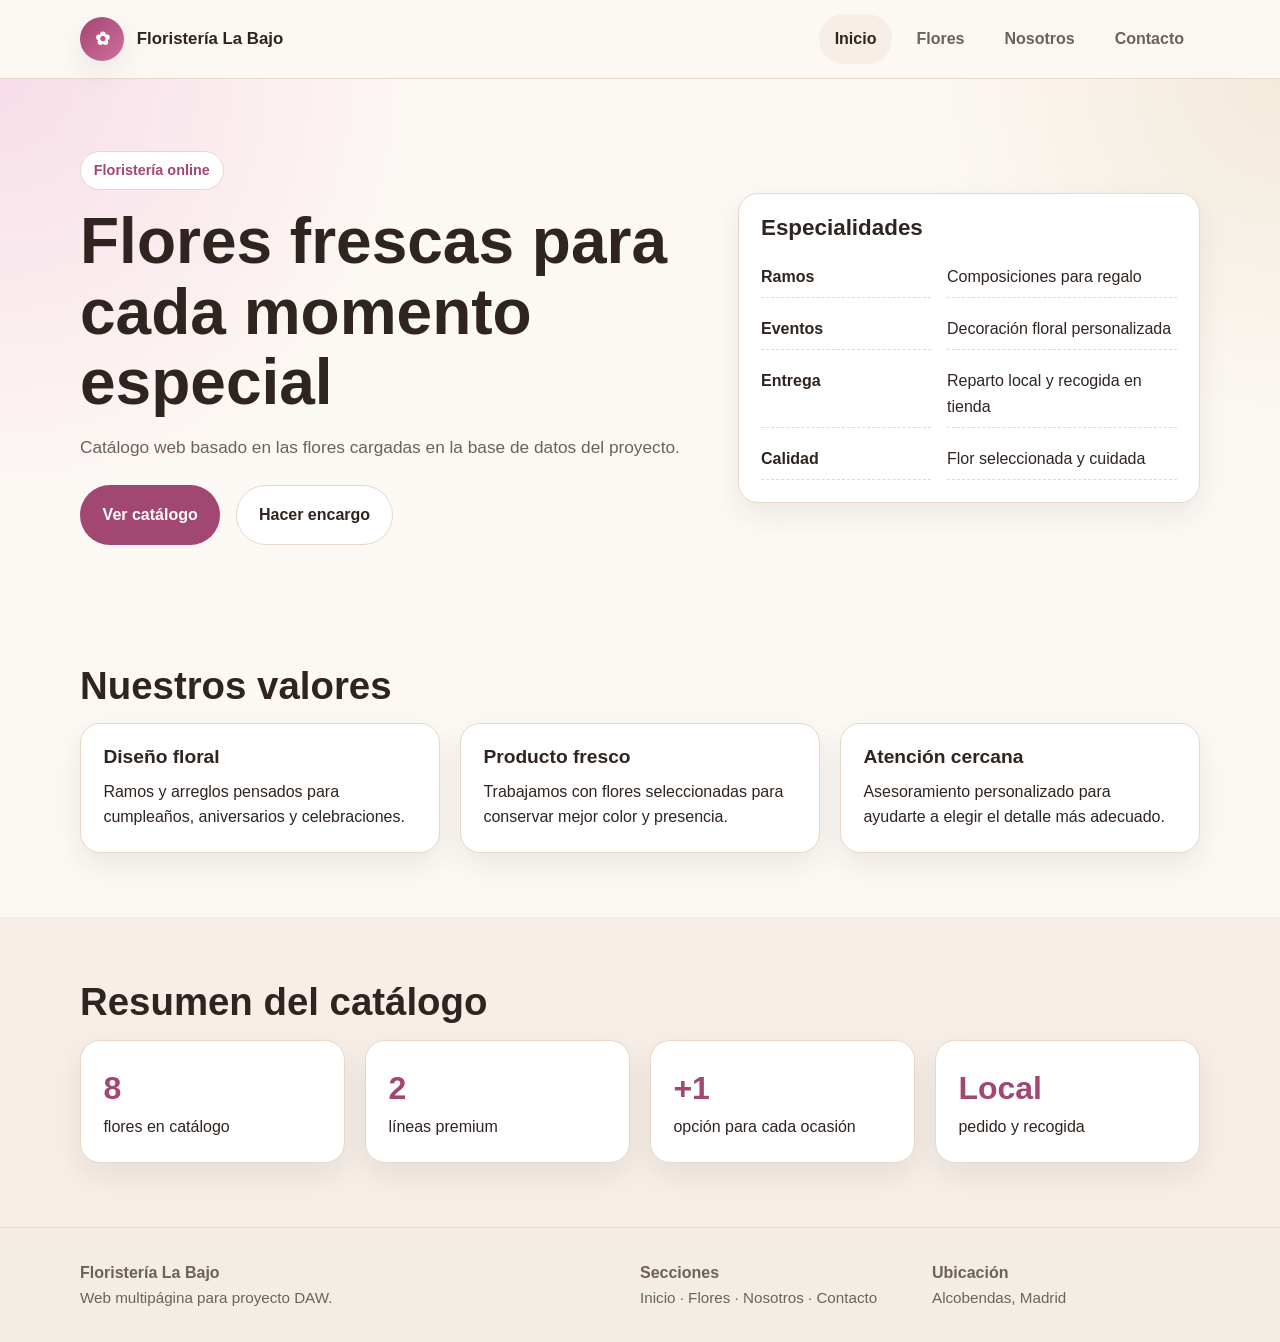
==== web/index.html @ 959a7f0a "first html mockup added" ====
<!DOCTYPE html>
<html lang="es">

<head>
    <meta charset="UTF-8">
    <meta name="viewport" content="width=device-width, initial-scale=1.0">
    <title>Floristería La Bajo | Inicio</title>
    <link rel="stylesheet" href="styles.css">
</head>

<body>
    <header class="site-header">
        <div class="container header-inner">
            <a href="index.html" class="logo">
                <span class="logo-mark">✿</span>
                <span>Floristería La Bajo</span>
            </a>
            <nav class="nav">
                <a class="active" href="index.html">Inicio</a>
                <a href="flores.html">Flores</a>
                <a href="nosotros.html">Nosotros</a>
                <a href="contacto.html">Contacto</a>
            </nav>
        </div>
    </header>

    <main>
        <section class="hero">
            <div class="container hero-grid">
                <div>
                    <span class="eyebrow">Floristería online</span>
                    <h1>Flores frescas para cada momento especial</h1>
                    <p class="lead">
                        Catálogo web basado en las flores cargadas en la base de datos del proyecto.
                    </p>
                    <div class="actions">
                        <a class="btn btn-primary" href="flores.html">Ver catálogo</a>
                        <a class="btn btn-secondary" href="contacto.html">Hacer encargo</a>
                    </div>
                </div>

                <aside class="info-box">
                    <h2 style="font-size:1.4rem;">Especialidades</h2>
                    <div class="kv">
                        <div><strong>Ramos</strong></div>
                        <div>Composiciones para regalo</div>
                        <div><strong>Eventos</strong></div>
                        <div>Decoración floral personalizada</div>
                        <div><strong>Entrega</strong></div>
                        <div>Reparto local y recogida en tienda</div>
                        <div><strong>Calidad</strong></div>
                        <div>Flor seleccionada y cuidada</div>
                    </div>
                </aside>
            </div>
        </section>

        <section class="section">
            <div class="container">
                <h2>Nuestros valores</h2>
                <div class="grid-3">
                    <article class="feature-card">
                        <h3>Diseño floral</h3>
                        <p>Ramos y arreglos pensados para cumpleaños, aniversarios y celebraciones.</p>
                    </article>
                    <article class="feature-card">
                        <h3>Producto fresco</h3>
                        <p>Trabajamos con flores seleccionadas para conservar mejor color y presencia.</p>
                    </article>
                    <article class="feature-card">
                        <h3>Atención cercana</h3>
                        <p>Asesoramiento personalizado para ayudarte a elegir el detalle más adecuado.</p>
                    </article>
                </div>
            </div>
        </section>

        <section class="section section-alt">
            <div class="container">
                <h2>Resumen del catálogo</h2>
                <div class="grid-4">
                    <article class="metric">
                        <strong>8</strong>
                        <span>flores en catálogo</span>
                    </article>
                    <article class="metric">
                        <strong>2</strong>
                        <span>líneas premium</span>
                    </article>
                    <article class="metric">
                        <strong>+1</strong>
                        <span>opción para cada ocasión</span>
                    </article>
                    <article class="metric">
                        <strong>Local</strong>
                        <span>pedido y recogida</span>
                    </article>
                </div>
            </div>
        </section>
    </main>

    <footer class="site-footer">
        <div class="container footer-grid">
            <div>
                <strong>Floristería La Bajo</strong>
                <p class="note">Web multipágina para proyecto DAW.</p>
            </div>
            <div>
                <strong>Secciones</strong>
                <p class="note">Inicio · Flores · Nosotros · Contacto</p>
            </div>
            <div>
                <strong>Ubicación</strong>
                <p class="note">Alcobendas, Madrid</p>
            </div>
        </div>
    </footer>
</body>

</html>
---- web/styles.css ----
/* ========= styles.css ========= */
:root{
  --bg:#fcf8f4;
  --surface:#ffffff;
  --surface-2:#f6eee7;
  --text:#2f241f;
  --muted:#6d625a;
  --primary:#a24672;
  --primary-dark:#7c3457;
  --accent:#e7c58f;
  --border:#e7d8ca;
  --ok:#557a46;
  --danger:#b55454;
  --shadow:0 12px 30px rgba(47,36,31,.08);
  --radius:20px;
  --container:1120px;
}

*{box-sizing:border-box;margin:0;padding:0}
html{scroll-behavior:smooth}
body{
  font-family:Arial,Helvetica,sans-serif;
  background:var(--bg);
  color:var(--text);
  line-height:1.6;
}
img{max-width:100%;display:block}
a{text-decoration:none;color:inherit}
ul{list-style:none}
.container{width:min(calc(100% - 2rem),var(--container));margin:auto}

.site-header{
  position:sticky;
  top:0;
  z-index:1000;
  background:rgba(252,248,244,.94);
  backdrop-filter:blur(10px);
  border-bottom:1px solid var(--border);
}
.header-inner{
  min-height:78px;
  display:flex;
  align-items:center;
  justify-content:space-between;
  gap:1rem;
}
.logo{
  display:flex;
  align-items:center;
  gap:.8rem;
  font-weight:700;
  font-size:1.05rem;
}
.logo-mark{
  width:44px;
  height:44px;
  border-radius:50%;
  display:grid;
  place-items:center;
  background:linear-gradient(135deg,var(--primary),#d1709c);
  color:#fff;
  box-shadow:var(--shadow);
  font-size:1.1rem;
}

.nav{
  display:flex;
  align-items:center;
  gap:.5rem;
}
.nav a{
  padding:.75rem 1rem;
  border-radius:999px;
  color:var(--muted);
  font-weight:700;
}
.nav a:hover,
.nav a.active{
  background:var(--surface-2);
  color:var(--text);
}

.hero{
  padding:4.5rem 0 3.5rem;
  background:
    radial-gradient(circle at left top,#f8dde8 0,transparent 30%),
    radial-gradient(circle at right top,#f3eadb 0,transparent 26%),
    var(--bg);
}
.hero-grid{
  display:grid;
  grid-template-columns:1.15fr .85fr;
  gap:2rem;
  align-items:center;
}
.eyebrow{
  display:inline-block;
  margin-bottom:1rem;
  padding:.45rem .8rem;
  border:1px solid var(--border);
  border-radius:999px;
  background:#fff;
  color:var(--primary);
  font-size:.9rem;
  font-weight:700;
}
h1,h2,h3{line-height:1.1}
h1{font-size:clamp(2.2rem,5vw,4.4rem);margin-bottom:1rem}
h2{font-size:clamp(1.8rem,3vw,2.7rem);margin-bottom:1rem}
h3{font-size:1.2rem;margin-bottom:.7rem}
p{max-width:70ch}
.lead{
  color:var(--muted);
  font-size:1.08rem;
}
.actions{
  display:flex;
  gap:1rem;
  flex-wrap:wrap;
  margin-top:1.5rem;
}
.btn{
  display:inline-flex;
  align-items:center;
  justify-content:center;
  padding:1rem 1.35rem;
  border-radius:999px;
  font-weight:700;
  border:1px solid transparent;
  transition:.2s ease;
}
.btn-primary{background:var(--primary);color:#fff}
.btn-primary:hover{background:var(--primary-dark)}
.btn-secondary{background:#fff;border-color:var(--border)}
.btn-secondary:hover{background:var(--surface-2)}

.card,
.info-box,
.product-card,
.table-wrap,
.contact-box,
.feature-card{
  background:var(--surface);
  border:1px solid var(--border);
  border-radius:var(--radius);
  box-shadow:var(--shadow);
}

.info-box,
.feature-card,
.contact-box{
  padding:1.4rem;
}

.section{padding:4rem 0}
.section-alt{background:var(--surface-2)}

.grid-2,
.grid-3,
.grid-4,
.products-grid{
  display:grid;
  gap:1.25rem;
}
.grid-2{grid-template-columns:repeat(2,1fr)}
.grid-3{grid-template-columns:repeat(3,1fr)}
.grid-4{grid-template-columns:repeat(4,1fr)}
.products-grid{grid-template-columns:repeat(4,1fr)}

.metric{
  padding:1.4rem;
  background:var(--surface);
  border:1px solid var(--border);
  border-radius:var(--radius);
  box-shadow:var(--shadow);
}
.metric strong{
  display:block;
  font-size:2rem;
  color:var(--primary);
}

.product-card{
  overflow:hidden;
}
.product-media{
  aspect-ratio:4/3;
  display:grid;
  place-items:center;
  font-size:3rem;
  background:linear-gradient(135deg,#f8dce5,#f2e9da);
}
.product-body{padding:1rem 1rem 1.2rem}
.product-body p{max-width:none}
.price{
  margin:.6rem 0 .3rem;
  font-size:1.15rem;
  font-weight:700;
  color:var(--primary);
}
.stock{
  font-size:.95rem;
  color:var(--muted);
}
.badge{
  display:inline-block;
  margin-bottom:.7rem;
  padding:.35rem .7rem;
  border-radius:999px;
  background:#fff3dc;
  color:#91611e;
  font-size:.8rem;
  font-weight:700;
}

.table-wrap{
  overflow:auto;
}
table{
  width:100%;
  border-collapse:collapse;
}
th,td{
  text-align:left;
  padding:1rem;
  border-bottom:1px solid var(--border);
}
th{
  background:#fbf7f2;
  color:var(--muted);
  font-size:.92rem;
}
tr:last-child td{border-bottom:none}

.kv{
  display:grid;
  grid-template-columns:170px 1fr;
  gap:.7rem 1rem;
}
.kv div{
  padding:.45rem 0;
  border-bottom:1px dashed var(--border);
}

.form-grid{
  display:grid;
  grid-template-columns:repeat(2,1fr);
  gap:1rem;
}
.field{
  display:flex;
  flex-direction:column;
  gap:.45rem;
}
.field-full{
  grid-column:1 / -1;
}
input,select,textarea{
  width:100%;
  padding:.95rem 1rem;
  border:1px solid var(--border);
  border-radius:14px;
  background:#fff;
  font:inherit;
  color:var(--text);
}
textarea{
  min-height:140px;
  resize:vertical;
}

.site-footer{
  background:#f4ede5;
  border-top:1px solid var(--border);
  padding:2rem 0;
  color:var(--muted);
}
.footer-grid{
  display:grid;
  grid-template-columns:2fr 1fr 1fr;
  gap:1.5rem;
}

.note{font-size:.95rem;color:var(--muted)}
.center{text-align:center}

/* ========= index.html ========= */
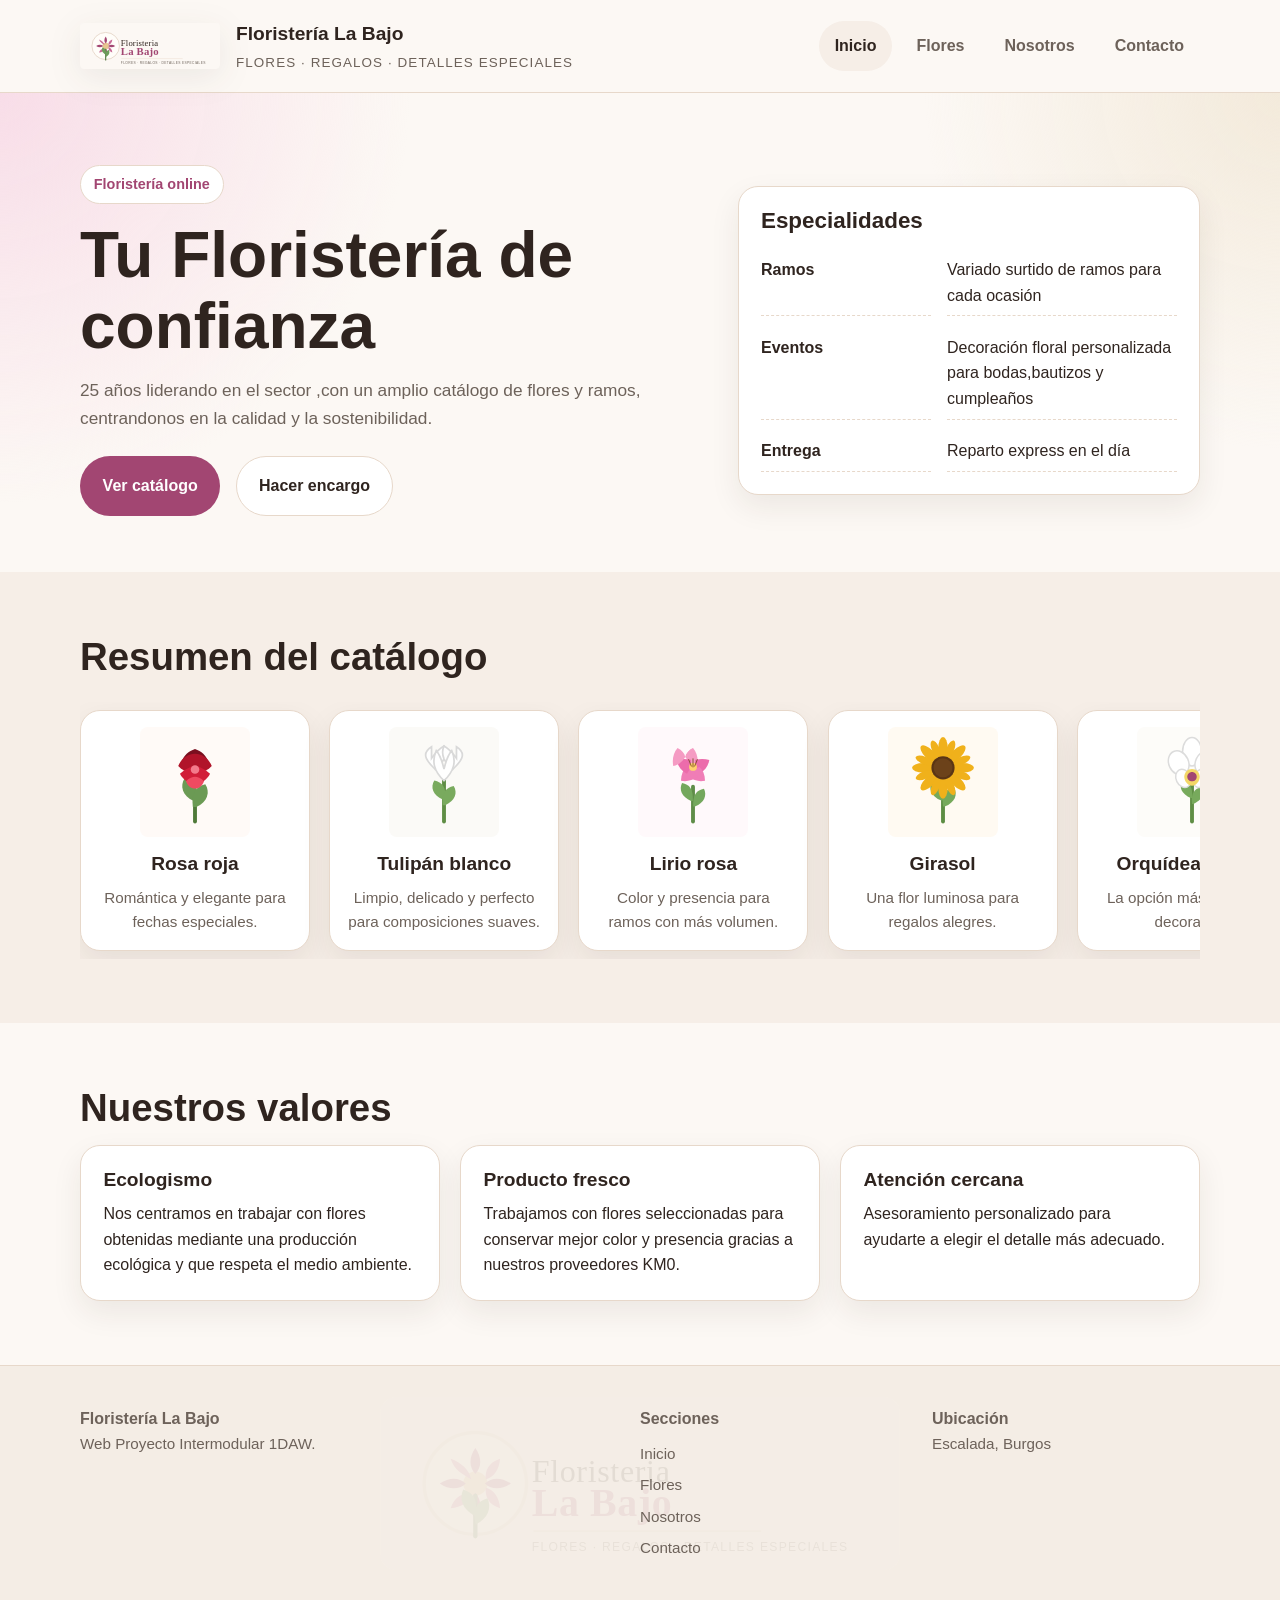
==== commit 87fb76ed: "wb finished" ====
--- a/web/index.html
+++ b/web/index.html
@@ -12,9 +12,13 @@
     <header class="site-header">
         <div class="container header-inner">
             <a href="index.html" class="logo">
-                <span class="logo-mark">✿</span>
-                <span>Floristería La Bajo</span>
+                <img src="images/logo-floristerialabajo.svg" alt="Logo Floristería La Bajo" class="logo-img">
+                <div class="logo-text">
+                    <span class="logo-title">Floristería La Bajo</span>
+                    <span class="logo-subtitle">Flores · Regalos · Detalles especiales</span>
+                </div>
             </a>
+
             <nav class="nav">
                 <a class="active" href="index.html">Inicio</a>
                 <a href="flores.html">Flores</a>
@@ -29,9 +33,10 @@
             <div class="container hero-grid">
                 <div>
                     <span class="eyebrow">Floristería online</span>
-                    <h1>Flores frescas para cada momento especial</h1>
+                    <h1>Tu Floristería de confianza</h1>
                     <p class="lead">
-                        Catálogo web basado en las flores cargadas en la base de datos del proyecto.
+                        25 años liderando en el sector ,con un amplio catálogo de flores y ramos, centrandonos en la
+                        calidad y la sostenibilidad.
                     </p>
                     <div class="actions">
                         <a class="btn btn-primary" href="flores.html">Ver catálogo</a>
@@ -43,15 +48,71 @@
                     <h2 style="font-size:1.4rem;">Especialidades</h2>
                     <div class="kv">
                         <div><strong>Ramos</strong></div>
-                        <div>Composiciones para regalo</div>
+                        <div>Variado surtido de ramos para cada ocasión</div>
                         <div><strong>Eventos</strong></div>
-                        <div>Decoración floral personalizada</div>
+                        <div>Decoración floral personalizada para bodas,bautizos y cumpleaños</div>
                         <div><strong>Entrega</strong></div>
-                        <div>Reparto local y recogida en tienda</div>
-                        <div><strong>Calidad</strong></div>
-                        <div>Flor seleccionada y cuidada</div>
+                        <div>Reparto express en el día</div>
                     </div>
                 </aside>
+            </div>
+        </section>
+
+        <section class="section section-alt">
+            <div class="container">
+                <h2>Resumen del catálogo</h2>
+
+                <div class="catalog-showcase">
+                    <div class="catalog-track">
+                        <article class="catalog-item">
+                            <img src="images/rosa-roja.svg" alt="Rosa roja">
+                            <h3>Rosa roja</h3>
+                            <p>Romántica y elegante para fechas especiales.</p>
+                        </article>
+
+                        <article class="catalog-item">
+                            <img src="images/tulipan-blanco.svg" alt="Tulipán blanco">
+                            <h3>Tulipán blanco</h3>
+                            <p>Limpio, delicado y perfecto para composiciones suaves.</p>
+                        </article>
+
+                        <article class="catalog-item">
+                            <img src="images/lirio-rosa.svg" alt="Lirio rosa">
+                            <h3>Lirio rosa</h3>
+                            <p>Color y presencia para ramos con más volumen.</p>
+                        </article>
+
+                        <article class="catalog-item">
+                            <img src="images/girasol.svg" alt="Girasol">
+                            <h3>Girasol</h3>
+                            <p>Una flor luminosa para regalos alegres.</p>
+                        </article>
+
+                        <article class="catalog-item">
+                            <img src="images/orquidea-blanca.svg" alt="Orquídea blanca">
+                            <h3>Orquídea blanca</h3>
+                            <p>La opción más refinada y decorativa.</p>
+                        </article>
+
+                        <article class="catalog-item">
+                            <img src="images/margarita.svg" alt="Margarita">
+                            <h3>Margarita</h3>
+                            <p>Fresca, natural y muy versátil.</p>
+                        </article>
+
+                        <article class="catalog-item">
+                            <img src="images/peonia.svg" alt="Peonía">
+                            <h3>Peonía</h3>
+                            <p>Volumen, textura y un acabado premium.</p>
+                        </article>
+
+                        <article class="catalog-item">
+                            <img src="images/lavel-rojo.svg" alt="Clavel rojo">
+                            <h3>Clavel rojo</h3>
+                            <p>Una flor clásica, resistente y vistosa.</p>
+                        </article>
+                    </div>
+                </div>
             </div>
         </section>
 
@@ -60,12 +121,14 @@
                 <h2>Nuestros valores</h2>
                 <div class="grid-3">
                     <article class="feature-card">
-                        <h3>Diseño floral</h3>
-                        <p>Ramos y arreglos pensados para cumpleaños, aniversarios y celebraciones.</p>
+                        <h3>Ecologismo</h3>
+                        <p>Nos centramos en trabajar con flores obtenidas mediante una producción ecológica y que
+                            respeta el medio ambiente.</p>
                     </article>
                     <article class="feature-card">
                         <h3>Producto fresco</h3>
-                        <p>Trabajamos con flores seleccionadas para conservar mejor color y presencia.</p>
+                        <p>Trabajamos con flores seleccionadas para conservar mejor color y presencia gracias a nuestros
+                            proveedores KM0.</p>
                     </article>
                     <article class="feature-card">
                         <h3>Atención cercana</h3>
@@ -74,45 +137,32 @@
                 </div>
             </div>
         </section>
-
-        <section class="section section-alt">
-            <div class="container">
-                <h2>Resumen del catálogo</h2>
-                <div class="grid-4">
-                    <article class="metric">
-                        <strong>8</strong>
-                        <span>flores en catálogo</span>
-                    </article>
-                    <article class="metric">
-                        <strong>2</strong>
-                        <span>líneas premium</span>
-                    </article>
-                    <article class="metric">
-                        <strong>+1</strong>
-                        <span>opción para cada ocasión</span>
-                    </article>
-                    <article class="metric">
-                        <strong>Local</strong>
-                        <span>pedido y recogida</span>
-                    </article>
-                </div>
-            </div>
-        </section>
     </main>
 
     <footer class="site-footer">
+        <div class="footer-logo-bg">
+            <img src="images/logo-floristerialabajo.svg" alt="Logo Floristería La Bajo">
+        </div>
+
         <div class="container footer-grid">
             <div>
                 <strong>Floristería La Bajo</strong>
-                <p class="note">Web multipágina para proyecto DAW.</p>
+                <p class="note">Web Proyecto Intermodular 1DAW.</p>
             </div>
+
             <div>
                 <strong>Secciones</strong>
-                <p class="note">Inicio · Flores · Nosotros · Contacto</p>
+                <div class="footer-links-vertical">
+                    <a class="note" href="index.html">Inicio</a>
+                    <a class="note" href="flores.html">Flores</a>
+                    <a class="note" href="nosotros.html">Nosotros</a>
+                    <a class="note" href="contacto.html">Contacto</a>
+                </div>
             </div>
+
             <div>
                 <strong>Ubicación</strong>
-                <p class="note">Alcobendas, Madrid</p>
+                <p class="note">Escalada, Burgos</p>
             </div>
         </div>
     </footer>
--- a/web/styles.css
+++ b/web/styles.css
@@ -1,4 +1,3 @@
-/* ========= styles.css ========= */
 :root{
   --bg:#fcf8f4;
   --surface:#ffffff;
@@ -38,7 +37,7 @@
   border-bottom:1px solid var(--border);
 }
 .header-inner{
-  min-height:78px;
+  min-height:92px;
   display:flex;
   align-items:center;
   justify-content:space-between;
@@ -47,20 +46,30 @@
 .logo{
   display:flex;
   align-items:center;
-  gap:.8rem;
-  font-weight:700;
-  font-size:1.05rem;
-}
-.logo-mark{
-  width:44px;
-  height:44px;
-  border-radius:50%;
-  display:grid;
-  place-items:center;
-  background:linear-gradient(135deg,var(--primary),#d1709c);
-  color:#fff;
-  box-shadow:var(--shadow);
-  font-size:1.1rem;
+  gap:1rem;
+}
+.logo-img{
+  width:140px;
+  height:auto;
+  max-height:74px;
+  object-fit:contain;
+  filter:drop-shadow(0 8px 16px rgba(47,36,31,.08));
+}
+.logo-text{
+  display:flex;
+  flex-direction:column;
+  gap:.15rem;
+}
+.logo-title{
+  font-size:1.2rem;
+  font-weight:700;
+  color:var(--text);
+}
+.logo-subtitle{
+  font-size:.84rem;
+  color:var(--muted);
+  letter-spacing:.08em;
+  text-transform:uppercase;
 }
 
 .nav{
@@ -139,7 +148,8 @@
 .product-card,
 .table-wrap,
 .contact-box,
-.feature-card{
+.feature-card,
+.catalog-item{
   background:var(--surface);
   border:1px solid var(--border);
   border-radius:var(--radius);
@@ -166,6 +176,53 @@
 .grid-3{grid-template-columns:repeat(3,1fr)}
 .grid-4{grid-template-columns:repeat(4,1fr)}
 .products-grid{grid-template-columns:repeat(4,1fr)}
+
+.catalog-showcase{
+  overflow:hidden;
+  position:relative;
+  margin-top:1.5rem;
+  padding:.5rem 0;
+}
+
+.catalog-track{
+  display:flex;
+  gap:1.2rem;
+  width:max-content;
+  animation:catalogSlide 26s linear infinite;
+}
+
+.catalog-showcase:hover .catalog-track{
+  animation-play-state:paused;
+}
+
+.catalog-item{
+  width:230px;
+  flex:0 0 230px;
+  padding:1rem;
+  text-align:center;
+}
+
+.catalog-item img{
+  width:110px;
+  height:110px;
+  object-fit:contain;
+  margin:0 auto 1rem;
+}
+
+.catalog-item p{
+  font-size:.95rem;
+  color:var(--muted);
+  max-width:none;
+}
+
+@keyframes catalogSlide{
+  0%{
+    transform:translateX(0);
+  }
+  100%{
+    transform:translateX(-50%);
+  }
+}
 
 .metric{
   padding:1.4rem;
@@ -270,18 +327,128 @@
 }
 
 .site-footer{
+  position:relative;
+  overflow:hidden;
   background:#f4ede5;
   border-top:1px solid var(--border);
-  padding:2rem 0;
-  color:var(--muted);
+  padding:2.5rem 0;
+  color:var(--muted);
+}
+.footer-logo-bg{
+  position:absolute;
+  inset:0;
+  display:flex;
+  align-items:center;
+  justify-content:center;
+  pointer-events:none;
+  opacity:.08;
+}
+.footer-logo-bg img{
+  width:min(520px,70vw);
+  height:auto;
 }
 .footer-grid{
+  position:relative;
+  z-index:1;
   display:grid;
   grid-template-columns:2fr 1fr 1fr;
   gap:1.5rem;
 }
+.footer-links-vertical{
+  display:flex;
+  flex-direction:column;
+  gap:.45rem;
+  margin-top:.6rem;
+}
+.footer-links-vertical a{
+  width:fit-content;
+}
+.footer-links-vertical a:hover{
+  color:var(--primary);
+}
 
 .note{font-size:.95rem;color:var(--muted)}
 .center{text-align:center}
 
-/* ========= index.html ========= */+@media (max-width: 980px){
+  .hero-grid,
+  .grid-3,
+  .grid-4,
+  .products-grid,
+  .footer-grid{
+    grid-template-columns:1fr 1fr;
+  }
+
+  .header-inner{
+    flex-direction:column;
+    justify-content:center;
+    padding:1rem 0;
+  }
+
+  .logo{
+    justify-content:center;
+    text-align:center;
+  }
+
+  .logo-text{
+    align-items:flex-start;
+  }
+
+  .catalog-item{
+    width:210px;
+    flex:0 0 210px;
+  }
+}
+
+@media (max-width: 640px){
+  .hero-grid,
+  .grid-2,
+  .grid-3,
+  .grid-4,
+  .products-grid,
+  .form-grid,
+  .footer-grid{
+    grid-template-columns:1fr;
+  }
+
+  .section{
+    padding:3rem 0;
+  }
+
+  .nav{
+    flex-wrap:wrap;
+    justify-content:center;
+  }
+
+  .logo{
+    flex-direction:column;
+    text-align:center;
+  }
+
+  .logo-img{
+    width:170px;
+    max-height:none;
+  }
+
+  .logo-text{
+    align-items:center;
+  }
+
+  .catalog-item{
+    width:190px;
+    flex:0 0 190px;
+  }
+
+  .catalog-item img{
+    width:90px;
+    height:90px;
+  }
+
+  .kv{
+    grid-template-columns:1fr;
+  }
+
+  .footer-logo-bg img{
+    width:85vw;
+  }
+}
